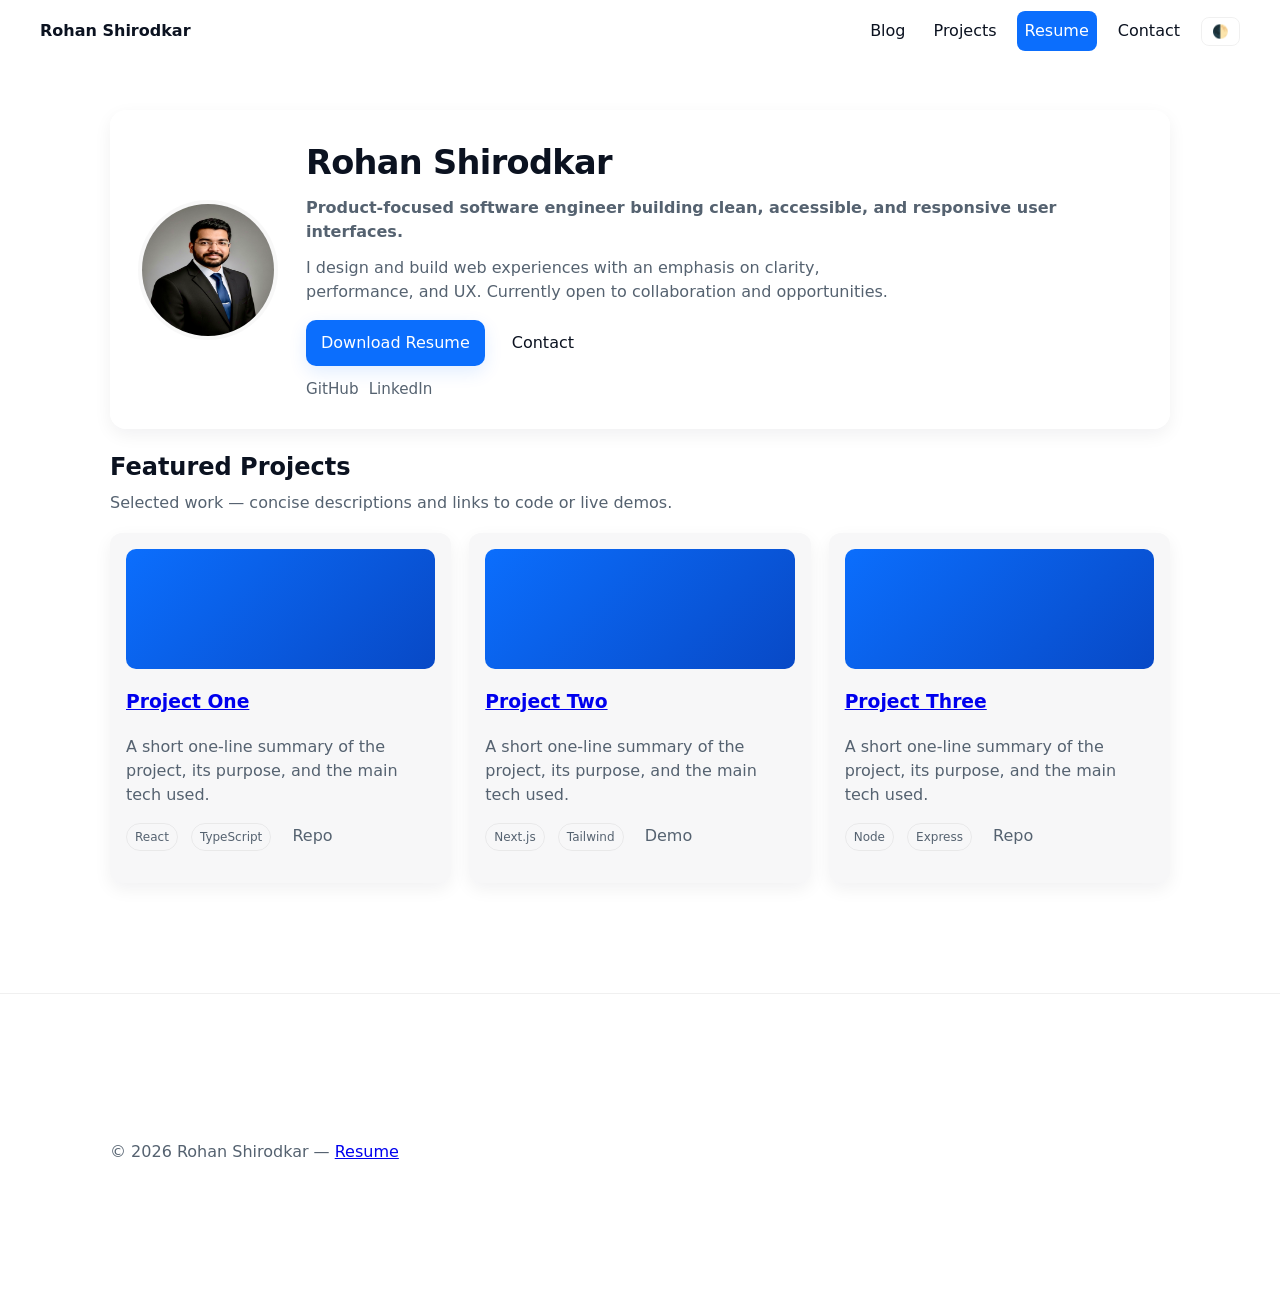
==== index.html @ dc318322 "chore: add profile image Co-authored-by: Copilot App <223556219+Copilot@users.noreply.github.com>" ====
<!DOCTYPE html>
<html lang="en" data-theme="light">

<head>
  <meta charset="utf-8">
  <meta name="viewport" content="width=device-width,initial-scale=1">
  <title>Rohan Shirodkar — Software Engineer</title>
  <meta name="description" content="Rohan Shirodkar — Product-focused software engineer building clean, responsive UIs. Explore projects, read articles, or download the resume.">
  <link rel="stylesheet" href="/assets/css/style.css">
  <link rel="icon" href="/assets/images/profile.svg" type="image/svg+xml">
  <!-- Open Graph -->
  <meta property="og:title" content="Rohan Shirodkar — Software Engineer">
  <meta property="og:description" content="Product-focused software engineer building clean, responsive UIs. Projects, blog, and resume.">
  <meta property="og:type" content="website">
  <meta name="twitter:card" content="summary_large_image">
  <script type="application/ld+json">
  {"@context":"https://schema.org","@type":"Person","name":"Rohan Shirodkar","url":"https://rshirodkar.github.io/","sameAs":["https://github.com/rshirodkar"],"jobTitle":"Software Engineer"}
  </script>
  <script src="/assets/js/theme.js" defer></script>
</head>

<body>
  <nav class="nav" role="navigation" aria-label="Main navigation">
    <div class="nav-inner">
      <a class="logo" href="/">Rohan Shirodkar</a>
      <div class="nav-links">
        <a href="/blog/">Blog</a>
        <a href="#projects">Projects</a>
        <a href="/assets/resume.pdf" class="nav-resume" target="_blank" rel="noopener">Resume</a>
        <a href="mailto:rohanshirodkar@example.com" class="contact-link">Contact</a>
        <button id="theme-toggle" aria-label="Toggle theme" aria-pressed="false">🌓</button>
      </div>
    </div>
  </nav>

  <main class="container" id="main">
    <section class="hero">
      <div class="hero-inner">
        <img src="/assets/images/profile.jpg" alt="Rohan Shirodkar" class="avatar">
        <div class="hero-content">
          <h1 class="name">Rohan Shirodkar</h1>
          <p class="tagline">Product-focused software engineer building clean, accessible, and responsive user interfaces.</p>
          <p class="bio">I design and build web experiences with an emphasis on clarity, performance, and UX. Currently open to collaboration and opportunities.</p>
          <div class="actions">
            <a class="button primary" href="/assets/resume.pdf" target="_blank" rel="noopener">Download Resume</a>
            <a class="button" href="mailto:rohanshirodkar@example.com">Contact</a>
          </div>
          <div class="social">
            <a class="social-link" href="https://github.com/rshirodkar" aria-label="GitHub" target="_blank" rel="noopener">GitHub</a>
            <a class="social-link" href="https://linkedin.com/in/rshirodkar" aria-label="LinkedIn" target="_blank" rel="noopener">LinkedIn</a>
          </div>
        </div>
      </div>
    </section>

    <section id="projects" class="projects">
      <div class="section-header">
        <h2>Featured Projects</h2>
        <p class="section-sub">Selected work — concise descriptions and links to code or live demos.</p>
      </div>
      <div class="projects-grid">
        <article class="project-card">
          <div class="project-media" aria-hidden="true"></div>
          <h3><a href="#">Project One</a></h3>
          <p class="project-desc">A short one-line summary of the project, its purpose, and the main tech used.</p>
          <p class="project-meta"><span class="tag">React</span> <span class="tag">TypeScript</span> <a class="muted-link" href="#">Repo</a></p>
        </article>

        <article class="project-card">
          <div class="project-media" aria-hidden="true"></div>
          <h3><a href="#">Project Two</a></h3>
          <p class="project-desc">A short one-line summary of the project, its purpose, and the main tech used.</p>
          <p class="project-meta"><span class="tag">Next.js</span> <span class="tag">Tailwind</span> <a class="muted-link" href="#">Demo</a></p>
        </article>

        <article class="project-card">
          <div class="project-media" aria-hidden="true"></div>
          <h3><a href="#">Project Three</a></h3>
          <p class="project-desc">A short one-line summary of the project, its purpose, and the main tech used.</p>
          <p class="project-meta"><span class="tag">Node</span> <span class="tag">Express</span> <a class="muted-link" href="#">Repo</a></p>
        </article>
      </div>
    </section>
  </main>

  <footer class="site-footer">
    <div class="container footer-inner">
      <p>&copy; 2026 Rohan Shirodkar — <a href="/assets/resume.pdf" target="_blank" rel="noopener">Resume</a></p>
    </div>
  </footer>
</body>

</html>
---- assets/css/style.css ----
/* Polished responsive styles with light/dark variables and improved typography */
:root{
  --bg: #ffffff;
  --text: #0b1220;
  --muted: #556270;
  --accent: #0b6efd;
  --accent-strong: #0849c6;
  --card: #f7f7f8;
  --glass: rgba(255,255,255,0.6);
  --shadow: 0 6px 18px rgba(11,17,32,0.06);
  --radius: 12px;
}
[data-theme="dark"]{
  --bg: #0b0b0f;
  --text: #e6e6e6;
  --muted: #9aa0a6;
  --accent: #58a6ff;
  --accent-strong: #2b6cb0;
  --card: #0f1115;
  --glass: rgba(255,255,255,0.03);
  --shadow: 0 6px 18px rgba(2,6,23,0.6);
}
*{box-sizing:border-box}
html,body{height:100%}
body{
  margin:0;
  font-family: Inter, system-ui, -apple-system, "Segoe UI", Roboto, "Helvetica Neue", Arial, sans-serif;
  background:var(--bg);
  color:var(--text);
  -webkit-font-smoothing:antialiased;
  -moz-osx-font-smoothing:grayscale;
  line-height:1.5;
  transition: background-color 240ms ease, color 240ms ease;
}
.container{max-width:1100px;margin:110px auto;padding:0 20px}
/* Nav */
.nav{position:fixed;left:0;right:0;top:0;background:transparent;padding:10px 20px;z-index:40}
.nav-inner{display:flex;align-items:center;justify-content:space-between;max-width:1200px;margin:0 auto}
.logo{font-weight:700;font-size:1rem;color:var(--text);text-decoration:none}
.nav-links{display:flex;align-items:center;gap:12px}
.nav-links a{color:var(--text);text-decoration:none;padding:8px;border-radius:8px}
.nav-links a.nav-resume{background:var(--accent);color:white}
.nav-links a.contact-link{border:1px solid transparent}
#theme-toggle{background:transparent;border:1px solid rgba(0,0,0,0.06);padding:6px 10px;border-radius:8px;cursor:pointer}
#theme-toggle:focus{outline:2px solid var(--accent);outline-offset:2px}
/* Hero */
.hero{margin-top:18px}
.hero-inner{display:flex;align-items:center;gap:28px;background:var(--glass);padding:28px;border-radius:16px;box-shadow:var(--shadow);backdrop-filter: blur(6px);}
.avatar{width:140px;height:140px;border-radius:50%;flex:0 0 140px;background:var(--card);display:block;border:4px solid rgba(255,255,255,0.06)}
.hero-content{flex:1}
.name{margin:0;font-size:2.1rem;letter-spacing:-0.02em}
.tagline{margin:8px 0 0;color:var(--muted);font-weight:600}
.bio{color:var(--muted);margin-top:12px;max-width:70%}
.actions{margin-top:16px;display:flex;gap:12px}
.button{display:inline-block;padding:10px 14px;border-radius:10px;text-decoration:none;border:1px solid transparent;color:var(--text);background:transparent}
.button.primary{background:var(--accent);color:#fff;box-shadow: 0 6px 18px rgba(11,110,253,0.12)}
.social{margin-top:12px;display:flex;gap:10px}
.social-link{font-size:0.95rem;color:var(--muted);text-decoration:none}
/* Projects */
.section-header h2{margin-bottom:6px}
.section-sub{margin-top:0;color:var(--muted)}
.projects-grid{display:grid;grid-template-columns:repeat(auto-fit,minmax(260px,1fr));gap:18px;margin-top:18px}
.project-card{background:var(--card);padding:16px;border-radius:12px;box-shadow:var(--shadow);transition:transform 180ms ease, box-shadow 180ms ease}
.project-card:hover{transform:translateY(-6px);box-shadow:0 14px 40px rgba(2,6,23,0.12)}
.project-media{height:120px;border-radius:10px;background:linear-gradient(135deg,var(--accent),var(--accent-strong));margin-bottom:12px}
.project-desc{color:var(--muted);margin:8px 0}
.tag{display:inline-block;background:transparent;border:1px solid rgba(0,0,0,0.06);padding:4px 8px;border-radius:999px;font-size:12px;margin-right:8px;color:var(--muted)}
.muted-link{color:var(--muted);text-decoration:none;margin-left:8px}
/* Footer */
.site-footer{border-top:1px solid rgba(0,0,0,0.06);margin-top:48px;padding:20px 0;color:var(--muted)}
.footer-inner{display:flex;justify-content:space-between;align-items:center}
/* Accessibility and responsive */
a:focus{outline:2px solid var(--accent);outline-offset:3px}
@media (max-width:900px){
  .hero-inner{flex-direction:column;align-items:flex-start}
  .bio{max-width:100%}
  .avatar{width:112px;height:112px}
  .container{margin-top:80px}
}
@media (prefers-reduced-motion:reduce){
  *{transition:none !important}
}
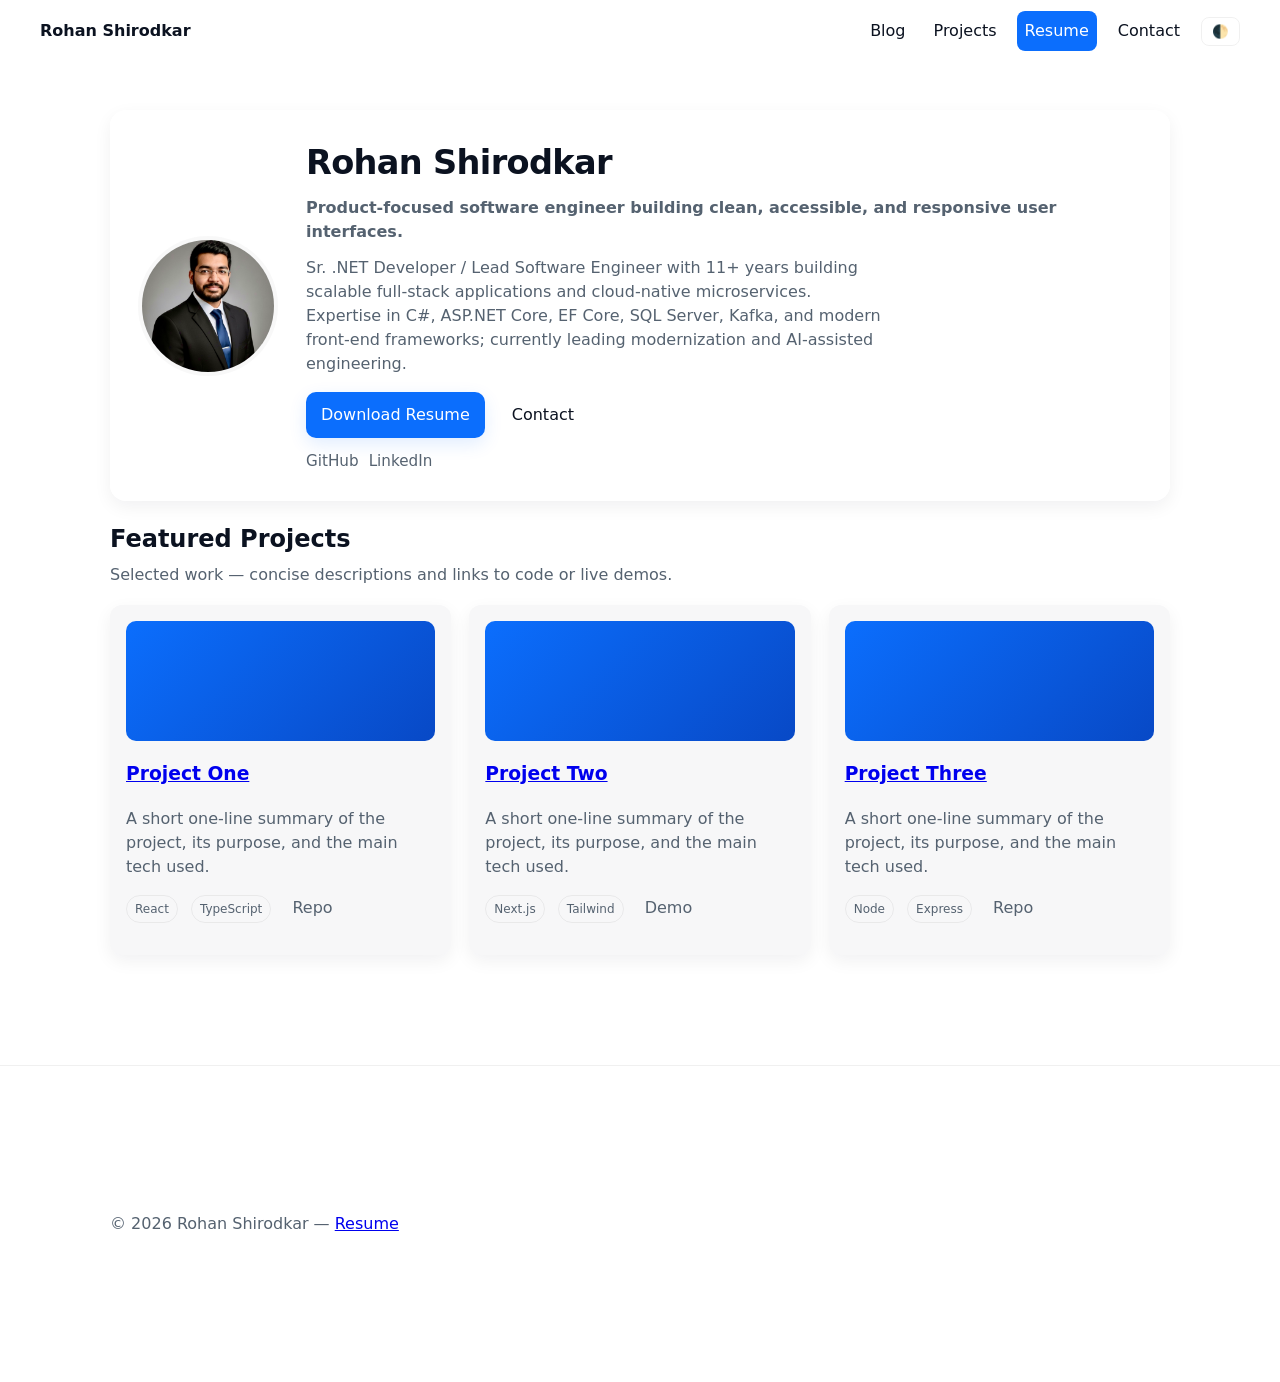
==== commit 12cb7e00: "Update bio from resume content Co-authored-by: Copilot App <223556219+Copilot@users.noreply.github.c" ====
--- a/index.html
+++ b/index.html
@@ -40,14 +40,14 @@
         <div class="hero-content">
           <h1 class="name">Rohan Shirodkar</h1>
           <p class="tagline">Product-focused software engineer building clean, accessible, and responsive user interfaces.</p>
-          <p class="bio">I design and build web experiences with an emphasis on clarity, performance, and UX. Currently open to collaboration and opportunities.</p>
+          <p class="bio">Sr. .NET Developer / Lead Software Engineer with 11+ years building scalable full‑stack applications and cloud‑native microservices. Expertise in C#, ASP.NET Core, EF Core, SQL Server, Kafka, and modern front‑end frameworks; currently leading modernization and AI‑assisted engineering.</p>
           <div class="actions">
             <a class="button primary" href="/assets/resume.pdf" target="_blank" rel="noopener">Download Resume</a>
             <a class="button" href="mailto:rohanshirodkar@example.com">Contact</a>
           </div>
           <div class="social">
             <a class="social-link" href="https://github.com/rshirodkar" aria-label="GitHub" target="_blank" rel="noopener">GitHub</a>
-            <a class="social-link" href="https://linkedin.com/in/rshirodkar" aria-label="LinkedIn" target="_blank" rel="noopener">LinkedIn</a>
+            <a class="social-link" href="https://www.linkedin.com/in/rohanshirodkar/" aria-label="LinkedIn" target="_blank" rel="noopener">LinkedIn</a>
           </div>
         </div>
       </div>
--- a/assets/css/style.css
+++ b/assets/css/style.css
@@ -46,7 +46,7 @@
 /* Hero */
 .hero{margin-top:18px}
 .hero-inner{display:flex;align-items:center;gap:28px;background:var(--glass);padding:28px;border-radius:16px;box-shadow:var(--shadow);backdrop-filter: blur(6px);}
-.avatar{width:140px;height:140px;border-radius:50%;flex:0 0 140px;background:var(--card);display:block;border:4px solid rgba(255,255,255,0.06)}
+.avatar{width:140px;aspect-ratio:1/1;border-radius:50%;flex:0 0 140px;background:var(--card);display:block;border:4px solid rgba(255,255,255,0.06);object-fit:cover;overflow:hidden}
 .hero-content{flex:1}
 .name{margin:0;font-size:2.1rem;letter-spacing:-0.02em}
 .tagline{margin:8px 0 0;color:var(--muted);font-weight:600}
@@ -74,7 +74,7 @@
 @media (max-width:900px){
   .hero-inner{flex-direction:column;align-items:flex-start}
   .bio{max-width:100%}
-  .avatar{width:112px;height:112px}
+  .avatar{width:112px;aspect-ratio:1/1;flex:0 0 112px;object-fit:cover;overflow:hidden}
   .container{margin-top:80px}
 }
 @media (prefers-reduced-motion:reduce){
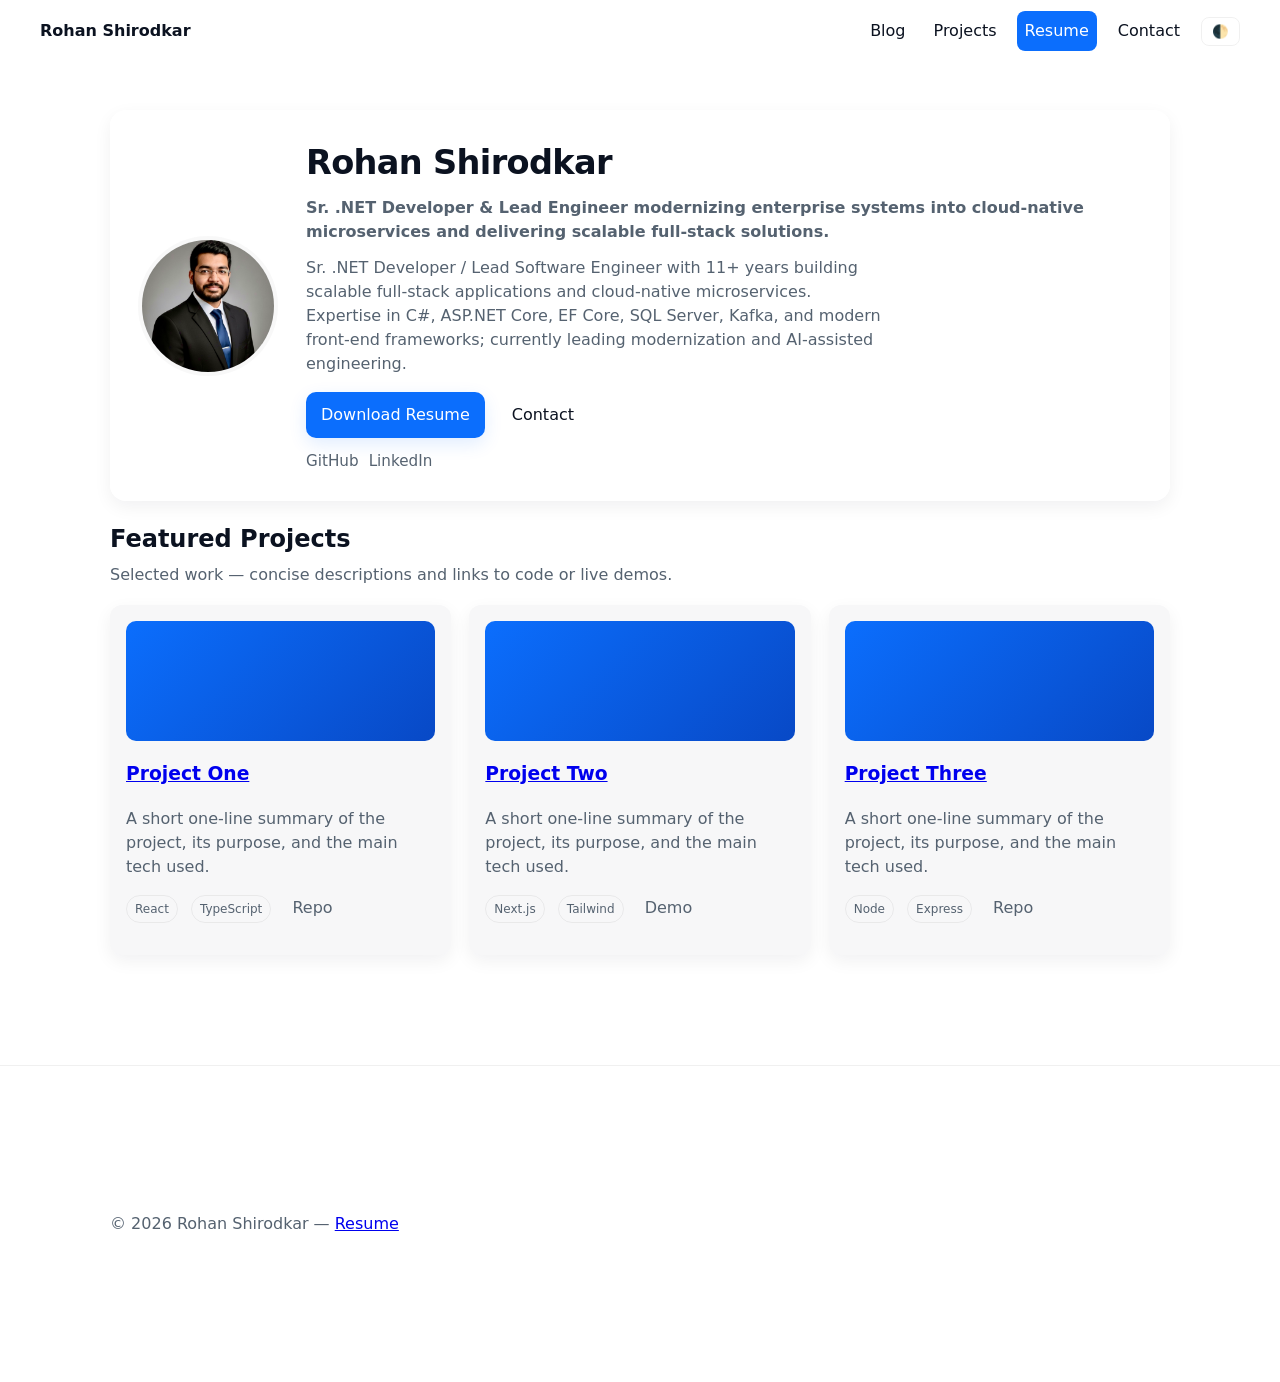
==== commit d48f502a: "Update headline to reflect senior .NET lead and modernization focus Co-authored-by: Copilot App <223" ====
--- a/index.html
+++ b/index.html
@@ -39,7 +39,7 @@
         <img src="/assets/images/profile.jpg" alt="Rohan Shirodkar" class="avatar">
         <div class="hero-content">
           <h1 class="name">Rohan Shirodkar</h1>
-          <p class="tagline">Product-focused software engineer building clean, accessible, and responsive user interfaces.</p>
+          <p class="tagline">Sr. .NET Developer & Lead Engineer modernizing enterprise systems into cloud‑native microservices and delivering scalable full‑stack solutions.</p>
           <p class="bio">Sr. .NET Developer / Lead Software Engineer with 11+ years building scalable full‑stack applications and cloud‑native microservices. Expertise in C#, ASP.NET Core, EF Core, SQL Server, Kafka, and modern front‑end frameworks; currently leading modernization and AI‑assisted engineering.</p>
           <div class="actions">
             <a class="button primary" href="/assets/resume.pdf" target="_blank" rel="noopener">Download Resume</a>
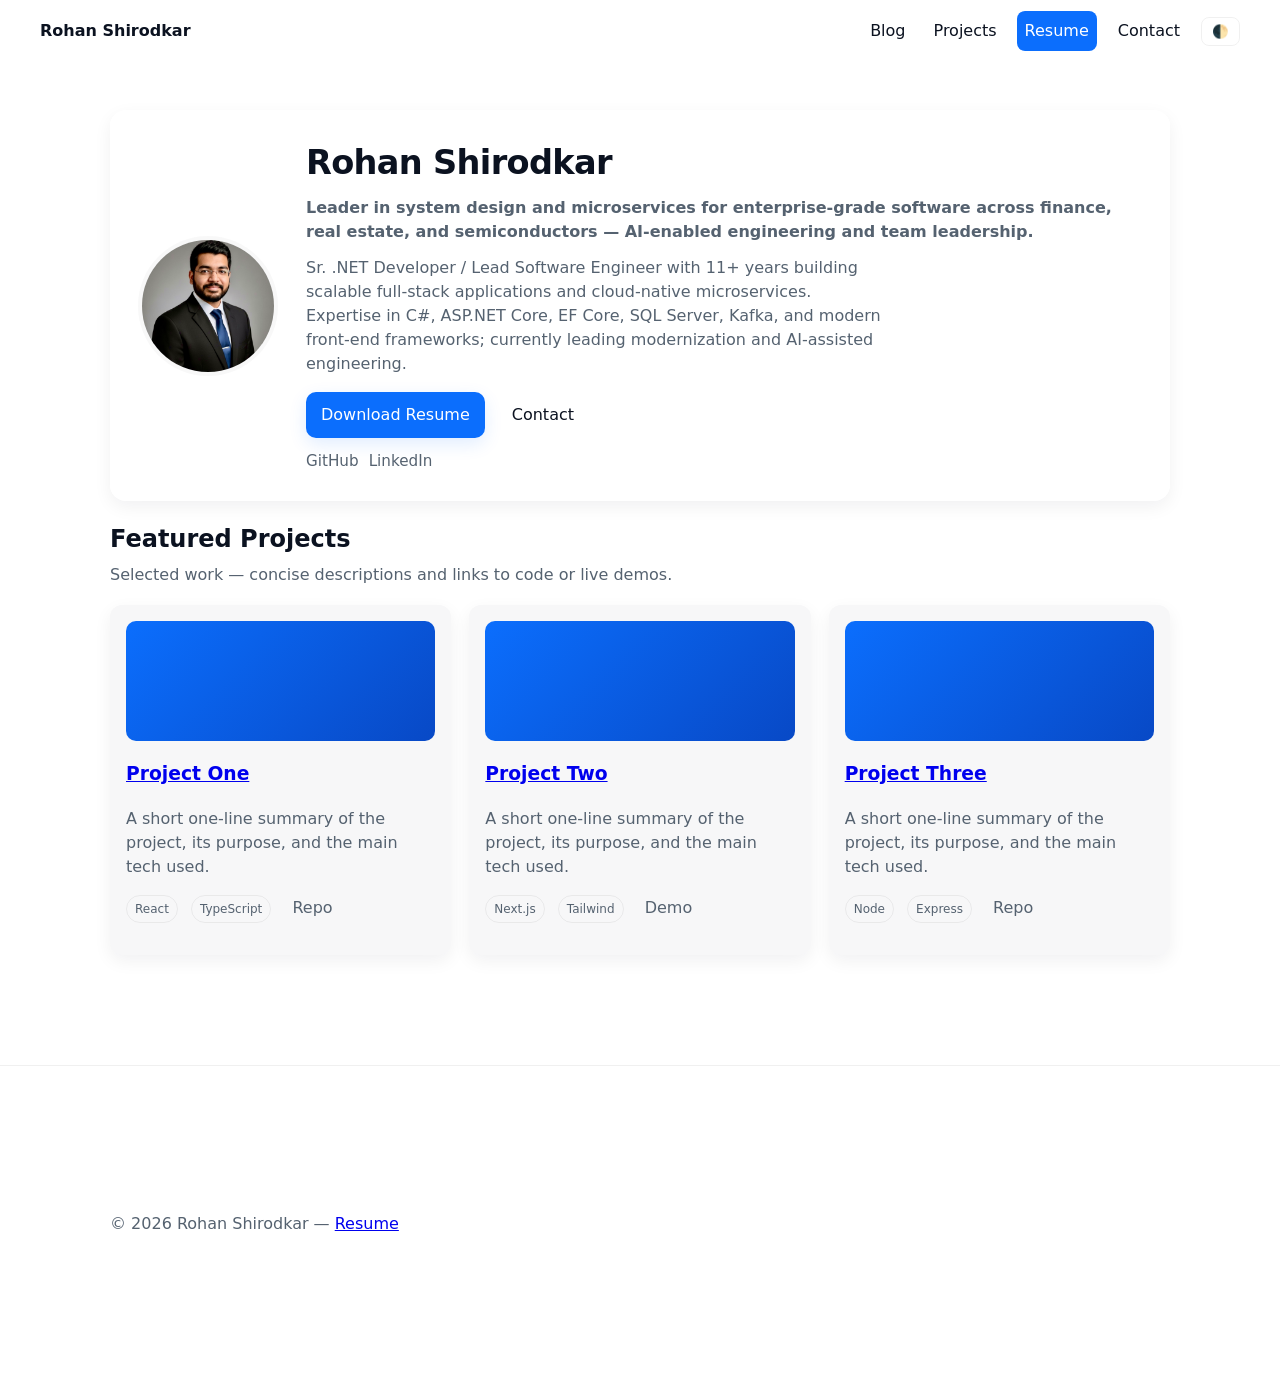
==== commit de5ef5a7: "Refine headline to concise system-design and microservices focus Co-authored-by: Copilot App <223556" ====
--- a/index.html
+++ b/index.html
@@ -39,7 +39,7 @@
         <img src="/assets/images/profile.jpg" alt="Rohan Shirodkar" class="avatar">
         <div class="hero-content">
           <h1 class="name">Rohan Shirodkar</h1>
-          <p class="tagline">Sr. .NET Developer & Lead Engineer modernizing enterprise systems into cloud‑native microservices and delivering scalable full‑stack solutions.</p>
+          <p class="tagline">Leader in system design and microservices for enterprise-grade software across finance, real estate, and semiconductors — AI-enabled engineering and team leadership.</p>
           <p class="bio">Sr. .NET Developer / Lead Software Engineer with 11+ years building scalable full‑stack applications and cloud‑native microservices. Expertise in C#, ASP.NET Core, EF Core, SQL Server, Kafka, and modern front‑end frameworks; currently leading modernization and AI‑assisted engineering.</p>
           <div class="actions">
             <a class="button primary" href="/assets/resume.pdf" target="_blank" rel="noopener">Download Resume</a>
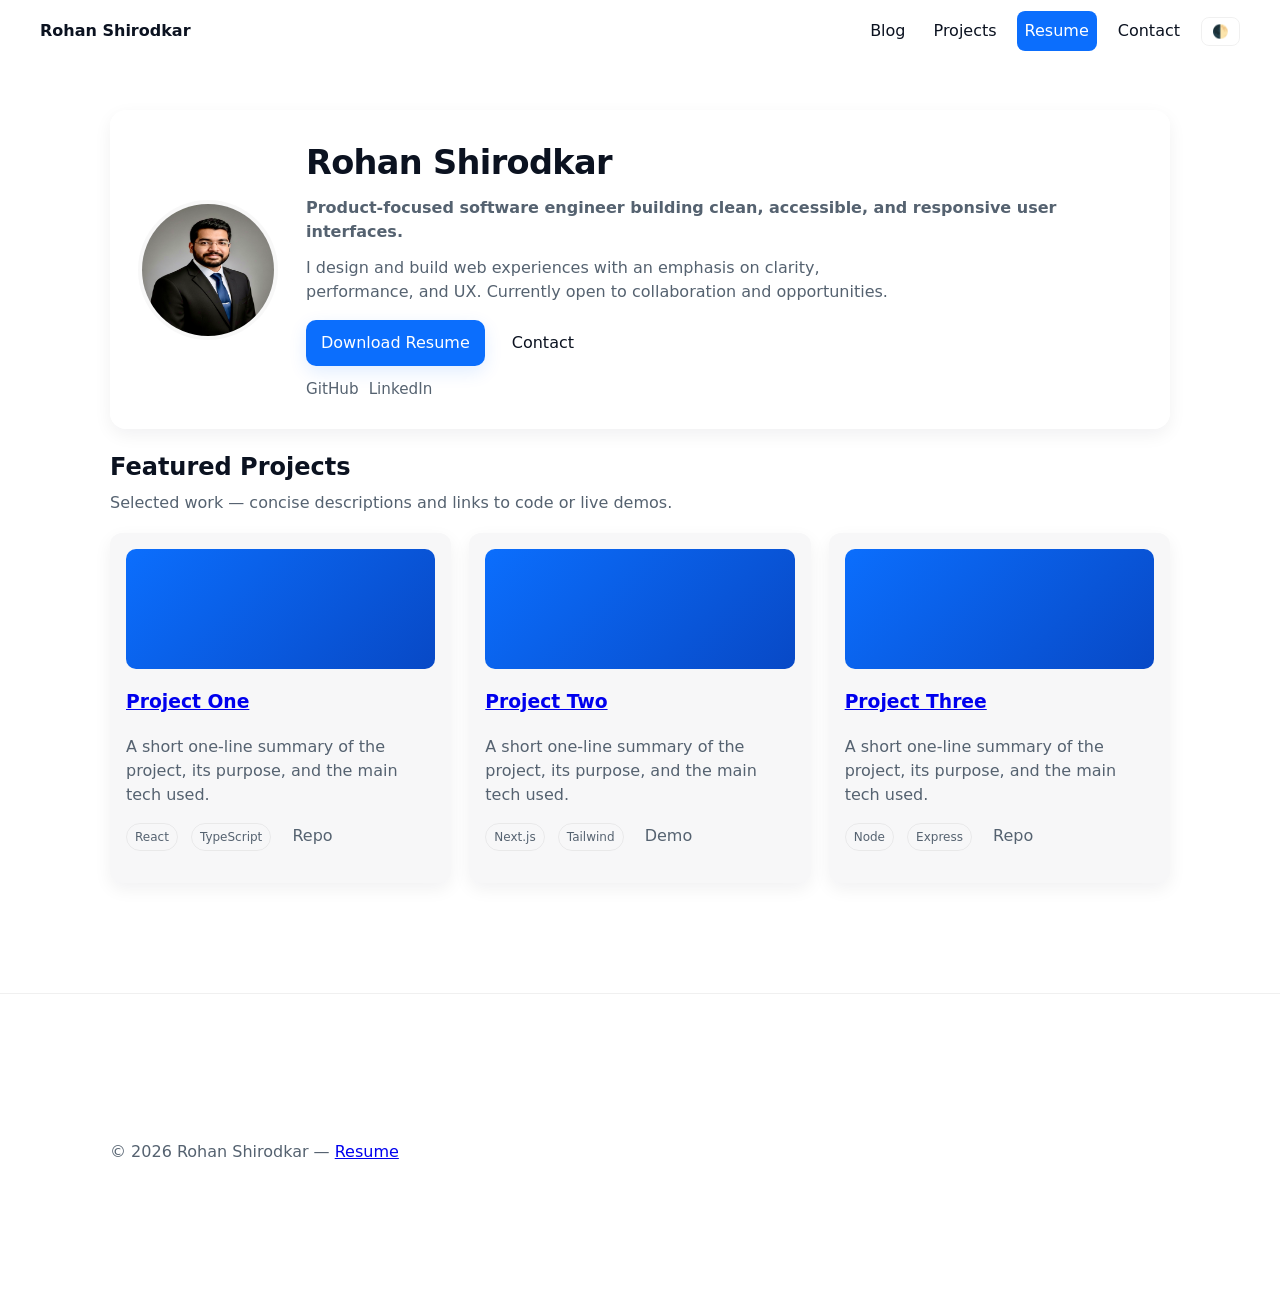
==== commit 17b5b2be: "Merge pull request #2 from rshirodkar/rshirodkar-create-hero-pages Add hero updates: resume, bio, he" ====
--- a/index.html
+++ b/index.html
@@ -39,15 +39,15 @@
         <img src="/assets/images/profile.jpg" alt="Rohan Shirodkar" class="avatar">
         <div class="hero-content">
           <h1 class="name">Rohan Shirodkar</h1>
-          <p class="tagline">Leader in system design and microservices for enterprise-grade software across finance, real estate, and semiconductors — AI-enabled engineering and team leadership.</p>
-          <p class="bio">Sr. .NET Developer / Lead Software Engineer with 11+ years building scalable full‑stack applications and cloud‑native microservices. Expertise in C#, ASP.NET Core, EF Core, SQL Server, Kafka, and modern front‑end frameworks; currently leading modernization and AI‑assisted engineering.</p>
+          <p class="tagline">Product-focused software engineer building clean, accessible, and responsive user interfaces.</p>
+          <p class="bio">I design and build web experiences with an emphasis on clarity, performance, and UX. Currently open to collaboration and opportunities.</p>
           <div class="actions">
             <a class="button primary" href="/assets/resume.pdf" target="_blank" rel="noopener">Download Resume</a>
             <a class="button" href="mailto:rohanshirodkar@example.com">Contact</a>
           </div>
           <div class="social">
             <a class="social-link" href="https://github.com/rshirodkar" aria-label="GitHub" target="_blank" rel="noopener">GitHub</a>
-            <a class="social-link" href="https://www.linkedin.com/in/rohanshirodkar/" aria-label="LinkedIn" target="_blank" rel="noopener">LinkedIn</a>
+            <a class="social-link" href="https://linkedin.com/in/rshirodkar" aria-label="LinkedIn" target="_blank" rel="noopener">LinkedIn</a>
           </div>
         </div>
       </div>
--- a/assets/css/style.css
+++ b/assets/css/style.css
@@ -46,7 +46,7 @@
 /* Hero */
 .hero{margin-top:18px}
 .hero-inner{display:flex;align-items:center;gap:28px;background:var(--glass);padding:28px;border-radius:16px;box-shadow:var(--shadow);backdrop-filter: blur(6px);}
-.avatar{width:140px;aspect-ratio:1/1;border-radius:50%;flex:0 0 140px;background:var(--card);display:block;border:4px solid rgba(255,255,255,0.06);object-fit:cover;overflow:hidden}
+.avatar{width:140px;height:140px;border-radius:50%;flex:0 0 140px;background:var(--card);display:block;border:4px solid rgba(255,255,255,0.06)}
 .hero-content{flex:1}
 .name{margin:0;font-size:2.1rem;letter-spacing:-0.02em}
 .tagline{margin:8px 0 0;color:var(--muted);font-weight:600}
@@ -74,7 +74,7 @@
 @media (max-width:900px){
   .hero-inner{flex-direction:column;align-items:flex-start}
   .bio{max-width:100%}
-  .avatar{width:112px;aspect-ratio:1/1;flex:0 0 112px;object-fit:cover;overflow:hidden}
+  .avatar{width:112px;height:112px}
   .container{margin-top:80px}
 }
 @media (prefers-reduced-motion:reduce){
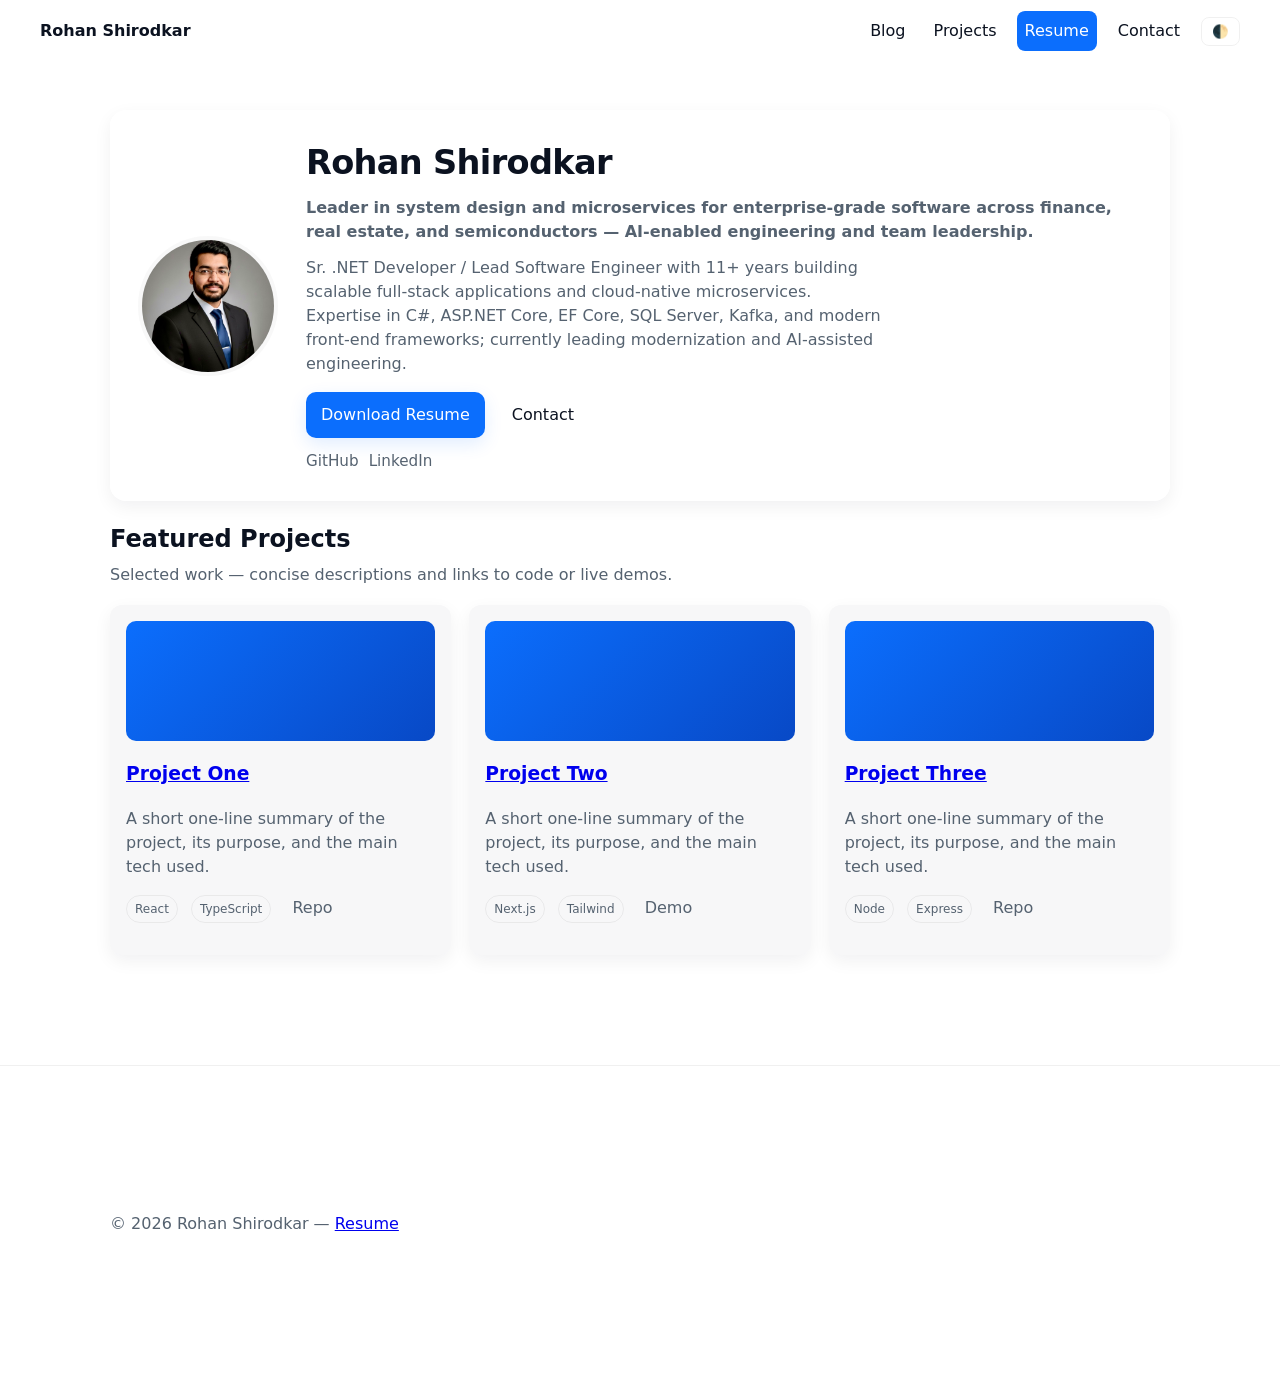
==== commit c7eb7c30: "Merge pull request #3 from rshirodkar/rshirodkar-create-hero-pages Finish hero updates: headline & c" ====
--- a/index.html
+++ b/index.html
@@ -27,7 +27,7 @@
         <a href="/blog/">Blog</a>
         <a href="#projects">Projects</a>
         <a href="/assets/resume.pdf" class="nav-resume" target="_blank" rel="noopener">Resume</a>
-        <a href="mailto:rohanshirodkar@example.com" class="contact-link">Contact</a>
+        <a href="/contact/" class="contact-link">Contact</a>
         <button id="theme-toggle" aria-label="Toggle theme" aria-pressed="false">🌓</button>
       </div>
     </div>
@@ -39,15 +39,15 @@
         <img src="/assets/images/profile.jpg" alt="Rohan Shirodkar" class="avatar">
         <div class="hero-content">
           <h1 class="name">Rohan Shirodkar</h1>
-          <p class="tagline">Product-focused software engineer building clean, accessible, and responsive user interfaces.</p>
-          <p class="bio">I design and build web experiences with an emphasis on clarity, performance, and UX. Currently open to collaboration and opportunities.</p>
+          <p class="tagline">Leader in system design and microservices for enterprise-grade software across finance, real estate, and semiconductors — AI-enabled engineering and team leadership.</p>
+          <p class="bio">Sr. .NET Developer / Lead Software Engineer with 11+ years building scalable full‑stack applications and cloud‑native microservices. Expertise in C#, ASP.NET Core, EF Core, SQL Server, Kafka, and modern front‑end frameworks; currently leading modernization and AI‑assisted engineering.</p>
           <div class="actions">
             <a class="button primary" href="/assets/resume.pdf" target="_blank" rel="noopener">Download Resume</a>
             <a class="button" href="mailto:rohanshirodkar@example.com">Contact</a>
           </div>
           <div class="social">
             <a class="social-link" href="https://github.com/rshirodkar" aria-label="GitHub" target="_blank" rel="noopener">GitHub</a>
-            <a class="social-link" href="https://linkedin.com/in/rshirodkar" aria-label="LinkedIn" target="_blank" rel="noopener">LinkedIn</a>
+            <a class="social-link" href="https://www.linkedin.com/in/rohanshirodkar/" aria-label="LinkedIn" target="_blank" rel="noopener">LinkedIn</a>
           </div>
         </div>
       </div>
--- a/assets/css/style.css
+++ b/assets/css/style.css
@@ -46,7 +46,7 @@
 /* Hero */
 .hero{margin-top:18px}
 .hero-inner{display:flex;align-items:center;gap:28px;background:var(--glass);padding:28px;border-radius:16px;box-shadow:var(--shadow);backdrop-filter: blur(6px);}
-.avatar{width:140px;height:140px;border-radius:50%;flex:0 0 140px;background:var(--card);display:block;border:4px solid rgba(255,255,255,0.06)}
+.avatar{width:140px;aspect-ratio:1/1;border-radius:50%;flex:0 0 140px;background:var(--card);display:block;border:4px solid rgba(255,255,255,0.06);object-fit:cover;overflow:hidden}
 .hero-content{flex:1}
 .name{margin:0;font-size:2.1rem;letter-spacing:-0.02em}
 .tagline{margin:8px 0 0;color:var(--muted);font-weight:600}
@@ -69,12 +69,23 @@
 /* Footer */
 .site-footer{border-top:1px solid rgba(0,0,0,0.06);margin-top:48px;padding:20px 0;color:var(--muted)}
 .footer-inner{display:flex;justify-content:space-between;align-items:center}
+
+/* Contact form */
+.contact-page .section-header h1{margin-bottom:6px}
+.contact-form{max-width:720px;margin-top:18px;background:var(--card);padding:20px;border-radius:12px;box-shadow:var(--shadow)}
+.contact-form label{display:block;margin-top:12px;font-weight:600;color:var(--muted)}
+.contact-form input,.contact-form textarea{width:100%;padding:10px;margin-top:6px;border:1px solid rgba(0,0,0,0.08);border-radius:8px;background:transparent;color:var(--text)}
+.contact-form .actions{display:flex;gap:12px;margin-top:16px}
+@media (max-width:900px){
+ .contact-form{padding:16px}
+}
+
 /* Accessibility and responsive */
 a:focus{outline:2px solid var(--accent);outline-offset:3px}
 @media (max-width:900px){
   .hero-inner{flex-direction:column;align-items:flex-start}
   .bio{max-width:100%}
-  .avatar{width:112px;height:112px}
+  .avatar{width:112px;aspect-ratio:1/1;flex:0 0 112px;object-fit:cover;overflow:hidden}
   .container{margin-top:80px}
 }
 @media (prefers-reduced-motion:reduce){
